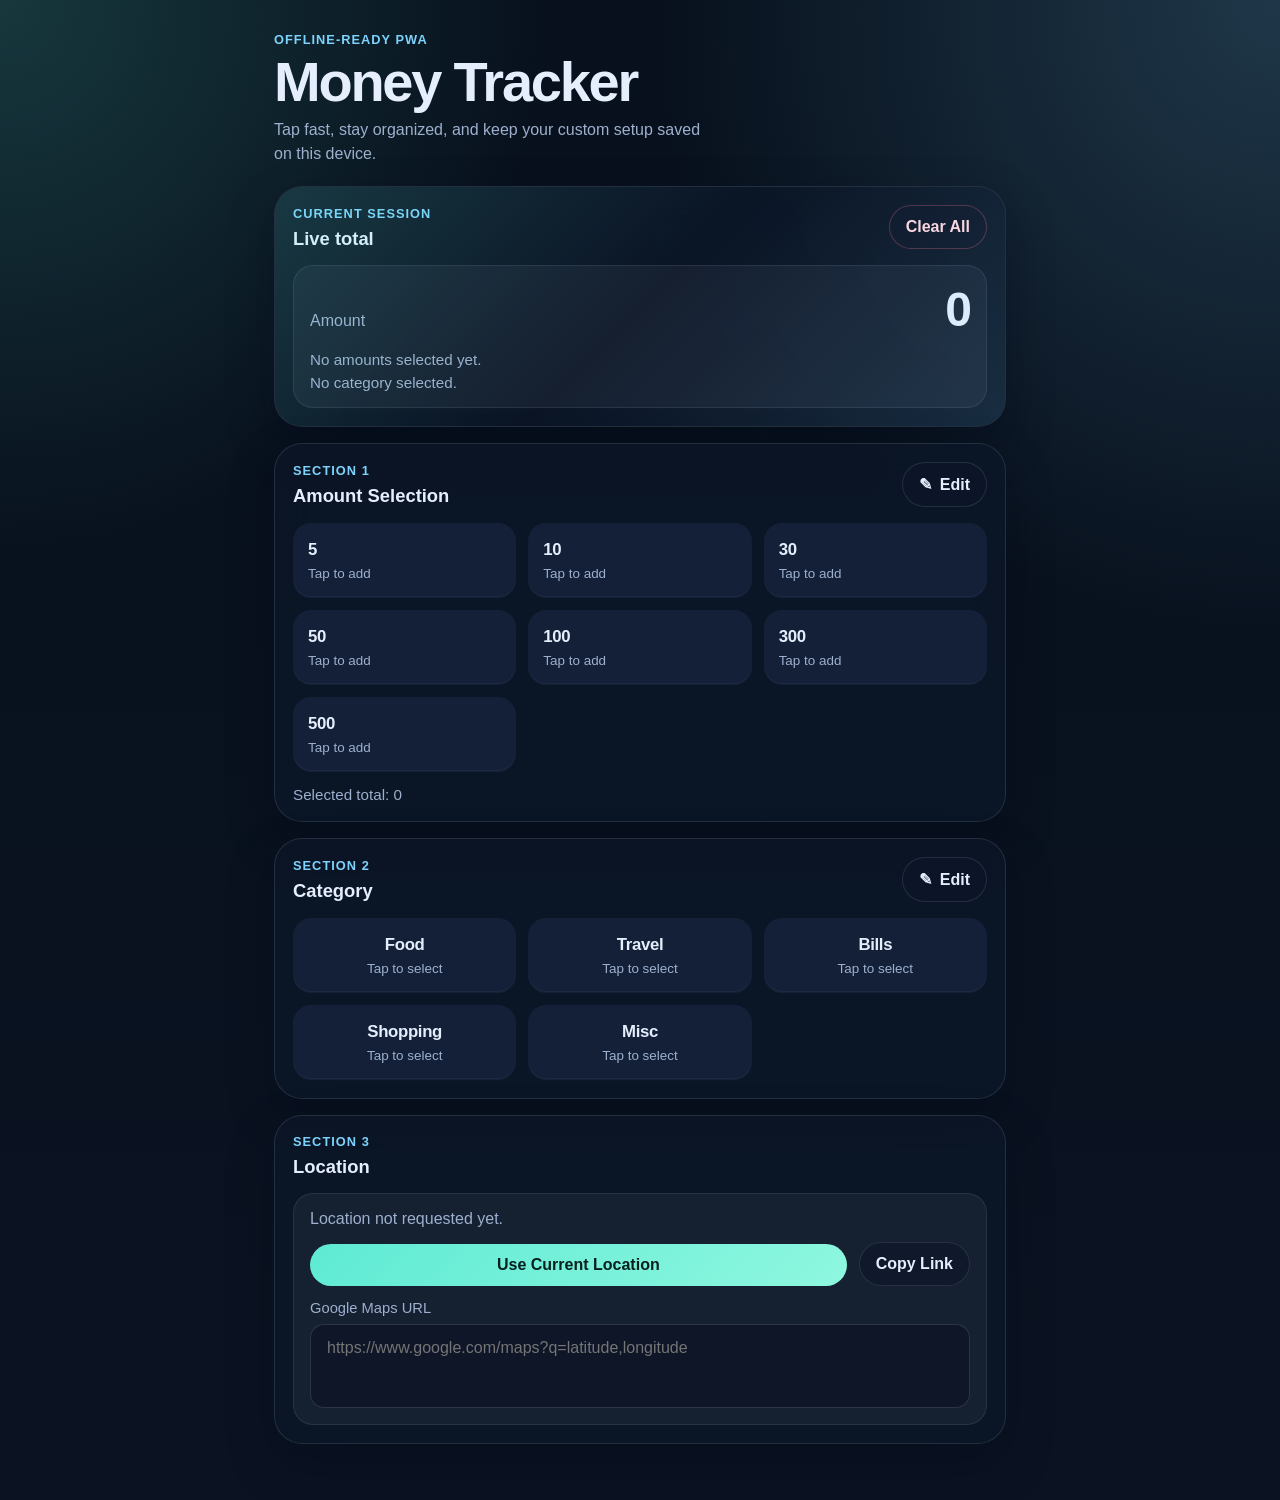
==== index.html @ 27990818 "first commit" ====
<!DOCTYPE html>
<html lang="en">
<head>
  <meta charset="UTF-8">
  <meta name="viewport" content="width=device-width, initial-scale=1.0, viewport-fit=cover">
  <meta name="theme-color" content="#0f172a">
  <meta name="description" content="Fast offline-first money tracker with customizable amount and category panels.">
  <link rel="manifest" href="manifest.json">
  <link rel="icon" href="icons/icon-192.svg" type="image/svg+xml">
  <link rel="apple-touch-icon" href="icons/icon-192.svg">
  <link rel="stylesheet" href="style.css">
  <title>Money Tracker</title>
</head>
<body>
  <div class="app-shell">
    <header class="hero">
      <div>
        <p class="eyebrow">Offline-ready PWA</p>
        <h1>Money Tracker</h1>
        <p class="hero-copy">Tap fast, stay organized, and keep your custom setup saved on this device.</p>
      </div>
      <button id="installButton" class="ghost-button hidden" type="button">Install App</button>
    </header>

    <main class="stack">
      <section class="panel accent-panel" aria-labelledby="totalHeading">
        <div class="panel-header">
          <div>
            <p class="panel-label">Current session</p>
            <h2 id="totalHeading">Live total</h2>
          </div>
          <button id="clearAllButton" class="ghost-button danger-button" type="button">Clear All</button>
        </div>
        <div class="total-card">
          <div class="total-row">
            <span class="total-label">Amount</span>
            <strong id="totalValue" class="total-value">0</strong>
          </div>
          <div class="total-meta">
            <span id="selectionSummary">No amounts selected yet.</span>
            <span id="selectedCategoryText">No category selected.</span>
          </div>
        </div>
      </section>

      <section class="panel" aria-labelledby="amountPanelHeading">
        <div class="panel-header">
          <div>
            <p class="panel-label">Section 1</p>
            <h2 id="amountPanelHeading">Amount Selection</h2>
          </div>
          <button id="toggleAmountEdit" class="icon-button" type="button" aria-expanded="false" aria-controls="amountEditor">
            <span aria-hidden="true">✎</span>
            <span>Edit</span>
          </button>
        </div>
        <div id="amountButtons" class="chip-grid" aria-live="polite"></div>
        <p id="amountPanelTotal" class="inline-total">Selected total: 0</p>
        <div id="amountEditor" class="editor hidden" aria-hidden="true">
          <form id="amountAddForm" class="editor-form">
            <label class="field">
              <span>Custom amount</span>
              <input id="newAmountInput" name="amount" type="number" inputmode="numeric" min="0" step="1" placeholder="Enter amount" required>
            </label>
            <button class="primary-button" type="submit">Add Amount</button>
          </form>
          <div id="amountEditList" class="editor-list"></div>
        </div>
      </section>

      <section class="panel" aria-labelledby="categoryPanelHeading">
        <div class="panel-header">
          <div>
            <p class="panel-label">Section 2</p>
            <h2 id="categoryPanelHeading">Category</h2>
          </div>
          <button id="toggleCategoryEdit" class="icon-button" type="button" aria-expanded="false" aria-controls="categoryEditor">
            <span aria-hidden="true">✎</span>
            <span>Edit</span>
          </button>
        </div>
        <div id="categoryButtons" class="chip-grid category-grid" aria-live="polite"></div>
        <div id="categoryEditor" class="editor hidden" aria-hidden="true">
          <form id="categoryAddForm" class="editor-form">
            <label class="field">
              <span>New category</span>
              <input id="newCategoryInput" name="category" type="text" maxlength="24" placeholder="Enter category" required>
            </label>
            <button class="primary-button" type="submit">Add Category</button>
          </form>
          <div id="categoryEditList" class="editor-list"></div>
        </div>
      </section>

      <section class="panel" aria-labelledby="locationPanelHeading">
        <div class="panel-header">
          <div>
            <p class="panel-label">Section 3</p>
            <h2 id="locationPanelHeading">Location</h2>
          </div>
        </div>
        <div class="location-card">
          <p id="locationStatus" class="status-text">Location not requested yet.</p>
          <div class="location-actions">
            <button id="fetchLocationButton" class="primary-button" type="button">Use Current Location</button>
            <button id="copyLocationButton" class="ghost-button" type="button" disabled>Copy Link</button>
          </div>
          <label class="field">
            <span>Google Maps URL</span>
            <textarea id="locationOutput" rows="3" readonly placeholder="https://www.google.com/maps?q=latitude,longitude"></textarea>
          </label>
        </div>
      </section>
    </main>
  </div>

  <template id="rippleTemplate">
    <span class="ripple"></span>
  </template>

  <script src="app.js"></script>
</body>
</html>
---- style.css ----
:root {
  --bg: #08111f;
  --bg-accent: #111f37;
  --surface: rgba(12, 22, 40, 0.82);
  --surface-strong: rgba(20, 34, 58, 0.96);
  --surface-soft: rgba(148, 163, 184, 0.08);
  --border: rgba(148, 163, 184, 0.18);
  --text: #e5eefc;
  --muted: #9db0ce;
  --brand: #5eead4;
  --brand-strong: #14b8a6;
  --secondary: #7dd3fc;
  --danger: #fb7185;
  --shadow: 0 20px 45px rgba(2, 8, 23, 0.35);
  --radius-lg: 28px;
  --radius-md: 18px;
  --radius-sm: 14px;
  --font-family: "Avenir Next", "Segoe UI", "Helvetica Neue", sans-serif;
}

* {
  box-sizing: border-box;
}

html {
  min-height: 100%;
  background:
    radial-gradient(circle at top left, rgba(94, 234, 212, 0.18), transparent 28%),
    radial-gradient(circle at top right, rgba(125, 211, 252, 0.2), transparent 32%),
    linear-gradient(180deg, #07101c 0%, #0b1322 100%);
}

body {
  margin: 0;
  min-height: 100vh;
  font-family: var(--font-family);
  color: var(--text);
  background: transparent;
}

button,
input,
textarea {
  font: inherit;
}

button {
  border: 0;
  cursor: pointer;
}

.hidden {
  display: none !important;
}

.app-shell {
  width: min(100%, 780px);
  margin: 0 auto;
  padding: 20px 16px 40px;
}

.hero {
  display: grid;
  gap: 16px;
  align-items: end;
  margin-bottom: 20px;
}

.eyebrow,
.panel-label {
  margin: 0 0 8px;
  color: var(--secondary);
  font-size: 0.8rem;
  font-weight: 700;
  letter-spacing: 0.08em;
  text-transform: uppercase;
}

h1,
h2,
p {
  margin: 0;
}

h1 {
  font-size: clamp(2.1rem, 8vw, 3.5rem);
  line-height: 0.95;
  letter-spacing: -0.04em;
}

h2 {
  font-size: 1.15rem;
  line-height: 1.1;
}

.hero-copy {
  margin-top: 10px;
  color: var(--muted);
  max-width: 48ch;
  line-height: 1.5;
}

.stack {
  display: grid;
  gap: 16px;
}

.panel {
  position: relative;
  overflow: hidden;
  padding: 18px;
  background: var(--surface);
  border: 1px solid var(--border);
  border-radius: var(--radius-lg);
  box-shadow: var(--shadow);
  backdrop-filter: blur(18px);
}

.accent-panel::after {
  content: "";
  position: absolute;
  inset: 0;
  background: linear-gradient(135deg, rgba(94, 234, 212, 0.16), transparent 50%, rgba(125, 211, 252, 0.12));
  pointer-events: none;
}

.panel-header {
  display: flex;
  align-items: center;
  justify-content: space-between;
  gap: 12px;
  margin-bottom: 16px;
}

.total-card,
.location-card,
.editor {
  background: var(--surface-soft);
  border: 1px solid rgba(148, 163, 184, 0.14);
  border-radius: calc(var(--radius-lg) - 8px);
}

.total-card,
.location-card {
  padding: 16px;
}

.total-row {
  display: flex;
  align-items: baseline;
  justify-content: space-between;
  gap: 12px;
}

.total-label,
.total-meta,
.status-text {
  color: var(--muted);
}

.total-value {
  font-size: clamp(2rem, 9vw, 3rem);
  letter-spacing: -0.04em;
}

.total-meta {
  display: grid;
  gap: 6px;
  margin-top: 14px;
  font-size: 0.95rem;
}

.chip-grid {
  display: grid;
  grid-template-columns: repeat(2, minmax(0, 1fr));
  gap: 12px;
}

.inline-total {
  margin-top: 14px;
  color: var(--muted);
  font-size: 0.95rem;
}

.chip-button,
.ghost-button,
.primary-button,
.icon-button {
  position: relative;
  overflow: hidden;
  transition: transform 160ms ease, background-color 180ms ease, border-color 180ms ease, box-shadow 180ms ease;
  -webkit-tap-highlight-color: transparent;
}

.chip-button {
  min-height: 64px;
  padding: 16px 14px;
  border-radius: var(--radius-md);
  color: var(--text);
  background: var(--surface-strong);
  border: 1px solid transparent;
  text-align: left;
  box-shadow: inset 0 -1px 0 rgba(255, 255, 255, 0.04);
}

.chip-button:active,
.ghost-button:active,
.primary-button:active,
.icon-button:active {
  transform: scale(0.98);
}

.chip-button:hover,
.ghost-button:hover,
.primary-button:hover,
.icon-button:hover {
  transform: translateY(-1px);
}

.chip-button.is-selected {
  background: linear-gradient(135deg, rgba(20, 184, 166, 0.28), rgba(125, 211, 252, 0.2));
  border-color: rgba(94, 234, 212, 0.58);
  box-shadow: 0 12px 30px rgba(20, 184, 166, 0.16);
}

.chip-value {
  display: block;
  font-size: 1.05rem;
  font-weight: 800;
  letter-spacing: -0.02em;
}

.chip-subtitle {
  display: block;
  margin-top: 6px;
  color: var(--muted);
  font-size: 0.84rem;
}

.chip-badge {
  position: absolute;
  top: 10px;
  right: 10px;
  min-width: 32px;
  padding: 4px 8px;
  border-radius: 999px;
  background: rgba(8, 17, 31, 0.76);
  border: 1px solid rgba(94, 234, 212, 0.22);
  color: var(--brand);
  font-size: 0.8rem;
  font-weight: 800;
  text-align: center;
}

.ghost-button,
.primary-button,
.icon-button {
  border-radius: 999px;
  padding: 12px 16px;
  font-weight: 700;
}

.ghost-button,
.icon-button {
  color: var(--text);
  background: rgba(15, 23, 42, 0.68);
  border: 1px solid var(--border);
}

.danger-button {
  color: #ffd7de;
  border-color: rgba(251, 113, 133, 0.28);
}

.primary-button {
  color: #06201f;
  background: linear-gradient(135deg, var(--brand), #8ff7df);
}

.icon-button {
  display: inline-flex;
  align-items: center;
  gap: 8px;
}

.editor {
  display: grid;
  gap: 14px;
  margin-top: 16px;
  padding: 16px;
}

.editor-form,
.location-actions {
  display: grid;
  gap: 12px;
}

.field {
  display: grid;
  gap: 8px;
}

.field span {
  color: var(--muted);
  font-size: 0.92rem;
}

.field input,
.field textarea {
  width: 100%;
  padding: 14px 16px;
  border-radius: var(--radius-sm);
  border: 1px solid rgba(148, 163, 184, 0.22);
  color: var(--text);
  background: rgba(2, 6, 23, 0.35);
  outline: none;
  transition: border-color 180ms ease, box-shadow 180ms ease;
}

.field input:focus,
.field textarea:focus {
  border-color: rgba(94, 234, 212, 0.72);
  box-shadow: 0 0 0 3px rgba(94, 234, 212, 0.14);
}

.editor-list {
  display: grid;
  gap: 10px;
}

.empty-state {
  grid-column: 1 / -1;
  padding: 14px;
  border-radius: var(--radius-sm);
  background: rgba(2, 6, 23, 0.2);
  border: 1px dashed rgba(148, 163, 184, 0.24);
  color: var(--muted);
  text-align: center;
}

.editor-item {
  display: grid;
  grid-template-columns: 1fr auto;
  gap: 10px;
  align-items: end;
}

.editor-row-actions {
  display: flex;
  gap: 8px;
}

.editor-row-actions button {
  min-width: 44px;
}

.category-grid .chip-button {
  text-align: center;
}

.location-card {
  display: grid;
  gap: 14px;
}

#locationOutput {
  resize: none;
}

.ripple {
  position: absolute;
  border-radius: 50%;
  transform: scale(0);
  animation: ripple 550ms ease-out;
  background: rgba(255, 255, 255, 0.35);
  pointer-events: none;
}

@keyframes ripple {
  to {
    transform: scale(4);
    opacity: 0;
  }
}

@media (min-width: 640px) {
  .app-shell {
    padding: 32px 24px 56px;
  }

  .hero {
    grid-template-columns: 1fr auto;
  }

  .chip-grid {
    grid-template-columns: repeat(3, minmax(0, 1fr));
  }

  .editor-form,
  .location-actions {
    grid-template-columns: 1fr auto;
    align-items: end;
  }
}
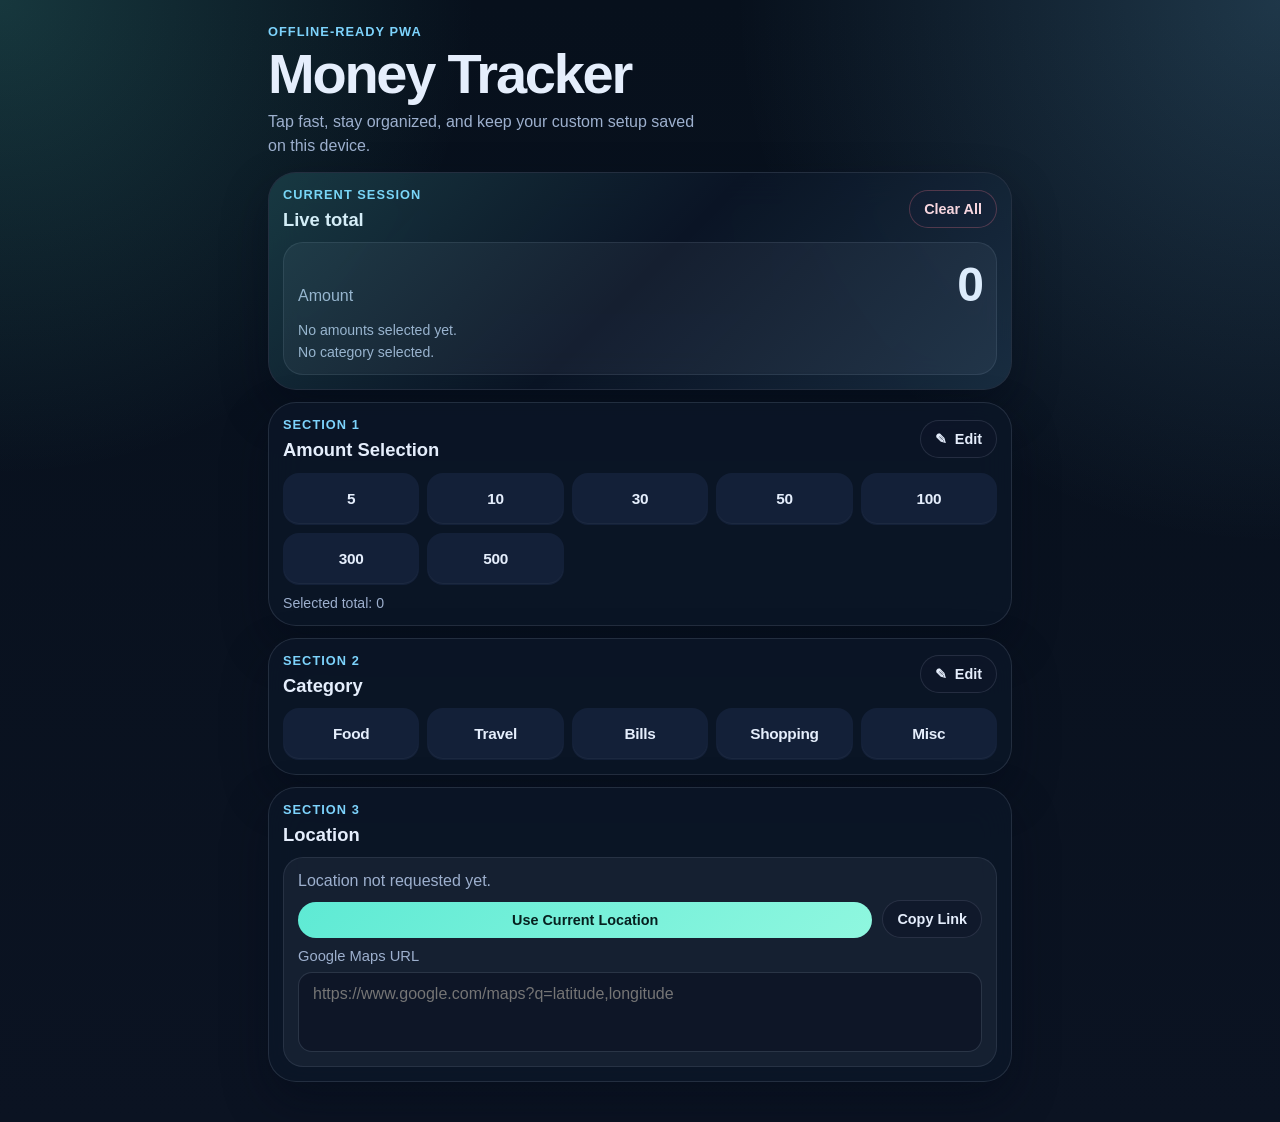
==== commit d20e4515: "pwa to apk" ====
--- a/index.html
+++ b/index.html
@@ -6,8 +6,8 @@
   <meta name="theme-color" content="#0f172a">
   <meta name="description" content="Fast offline-first money tracker with customizable amount and category panels.">
   <link rel="manifest" href="manifest.json">
-  <link rel="icon" href="icons/icon-192.svg" type="image/svg+xml">
-  <link rel="apple-touch-icon" href="icons/icon-192.svg">
+  <link rel="icon" href="icons/icon-192.png" type="image/png">
+  <link rel="apple-touch-icon" href="icons/icon-192.png">
   <link rel="stylesheet" href="style.css">
   <title>Money Tracker</title>
 </head>
--- a/style.css
+++ b/style.css
@@ -56,14 +56,14 @@
 .app-shell {
   width: min(100%, 780px);
   margin: 0 auto;
-  padding: 20px 16px 40px;
+  padding: 14px 12px 28px;
 }
 
 .hero {
   display: grid;
   gap: 16px;
   align-items: end;
-  margin-bottom: 20px;
+  margin-bottom: 14px;
 }
 
 .eyebrow,
@@ -102,13 +102,13 @@
 
 .stack {
   display: grid;
-  gap: 16px;
+  gap: 12px;
 }
 
 .panel {
   position: relative;
   overflow: hidden;
-  padding: 18px;
+  padding: 14px;
   background: var(--surface);
   border: 1px solid var(--border);
   border-radius: var(--radius-lg);
@@ -129,7 +129,7 @@
   align-items: center;
   justify-content: space-between;
   gap: 12px;
-  margin-bottom: 16px;
+  margin-bottom: 12px;
 }
 
 .total-card,
@@ -142,7 +142,7 @@
 
 .total-card,
 .location-card {
-  padding: 16px;
+  padding: 14px;
 }
 
 .total-row {
@@ -166,20 +166,20 @@
 .total-meta {
   display: grid;
   gap: 6px;
-  margin-top: 14px;
-  font-size: 0.95rem;
+  margin-top: 10px;
+  font-size: 0.88rem;
 }
 
 .chip-grid {
   display: grid;
-  grid-template-columns: repeat(2, minmax(0, 1fr));
-  gap: 12px;
+  grid-template-columns: repeat(4, minmax(0, 1fr));
+  gap: 8px;
 }
 
 .inline-total {
-  margin-top: 14px;
-  color: var(--muted);
-  font-size: 0.95rem;
+  margin-top: 10px;
+  color: var(--muted);
+  font-size: 0.88rem;
 }
 
 .chip-button,
@@ -193,13 +193,13 @@
 }
 
 .chip-button {
-  min-height: 64px;
-  padding: 16px 14px;
-  border-radius: var(--radius-md);
+  min-height: 52px;
+  padding: 12px 10px;
+  border-radius: 16px;
   color: var(--text);
   background: var(--surface-strong);
   border: 1px solid transparent;
-  text-align: left;
+  text-align: center;
   box-shadow: inset 0 -1px 0 rgba(255, 255, 255, 0.04);
 }
 
@@ -225,29 +225,22 @@
 
 .chip-value {
   display: block;
-  font-size: 1.05rem;
+  font-size: 0.96rem;
   font-weight: 800;
   letter-spacing: -0.02em;
 }
 
-.chip-subtitle {
-  display: block;
-  margin-top: 6px;
-  color: var(--muted);
-  font-size: 0.84rem;
-}
-
 .chip-badge {
   position: absolute;
-  top: 10px;
-  right: 10px;
-  min-width: 32px;
-  padding: 4px 8px;
+  top: 6px;
+  right: 6px;
+  min-width: 28px;
+  padding: 2px 6px;
   border-radius: 999px;
   background: rgba(8, 17, 31, 0.76);
   border: 1px solid rgba(94, 234, 212, 0.22);
   color: var(--brand);
-  font-size: 0.8rem;
+  font-size: 0.72rem;
   font-weight: 800;
   text-align: center;
 }
@@ -256,8 +249,9 @@
 .primary-button,
 .icon-button {
   border-radius: 999px;
-  padding: 12px 16px;
+  padding: 10px 14px;
   font-weight: 700;
+  font-size: 0.9rem;
 }
 
 .ghost-button,
@@ -286,14 +280,14 @@
 .editor {
   display: grid;
   gap: 14px;
-  margin-top: 16px;
-  padding: 16px;
+  margin-top: 12px;
+  padding: 14px;
 }
 
 .editor-form,
 .location-actions {
   display: grid;
-  gap: 12px;
+  gap: 10px;
 }
 
 .field {
@@ -309,7 +303,7 @@
 .field input,
 .field textarea {
   width: 100%;
-  padding: 14px 16px;
+  padding: 12px 14px;
   border-radius: var(--radius-sm);
   border: 1px solid rgba(148, 163, 184, 0.22);
   color: var(--text);
@@ -326,7 +320,7 @@
 
 .editor-list {
   display: grid;
-  gap: 10px;
+  gap: 8px;
 }
 
 .empty-state {
@@ -361,7 +355,7 @@
 
 .location-card {
   display: grid;
-  gap: 14px;
+  gap: 10px;
 }
 
 #locationOutput {
@@ -386,7 +380,7 @@
 
 @media (min-width: 640px) {
   .app-shell {
-    padding: 32px 24px 56px;
+    padding: 24px 18px 40px;
   }
 
   .hero {
@@ -394,7 +388,7 @@
   }
 
   .chip-grid {
-    grid-template-columns: repeat(3, minmax(0, 1fr));
+    grid-template-columns: repeat(5, minmax(0, 1fr));
   }
 
   .editor-form,
